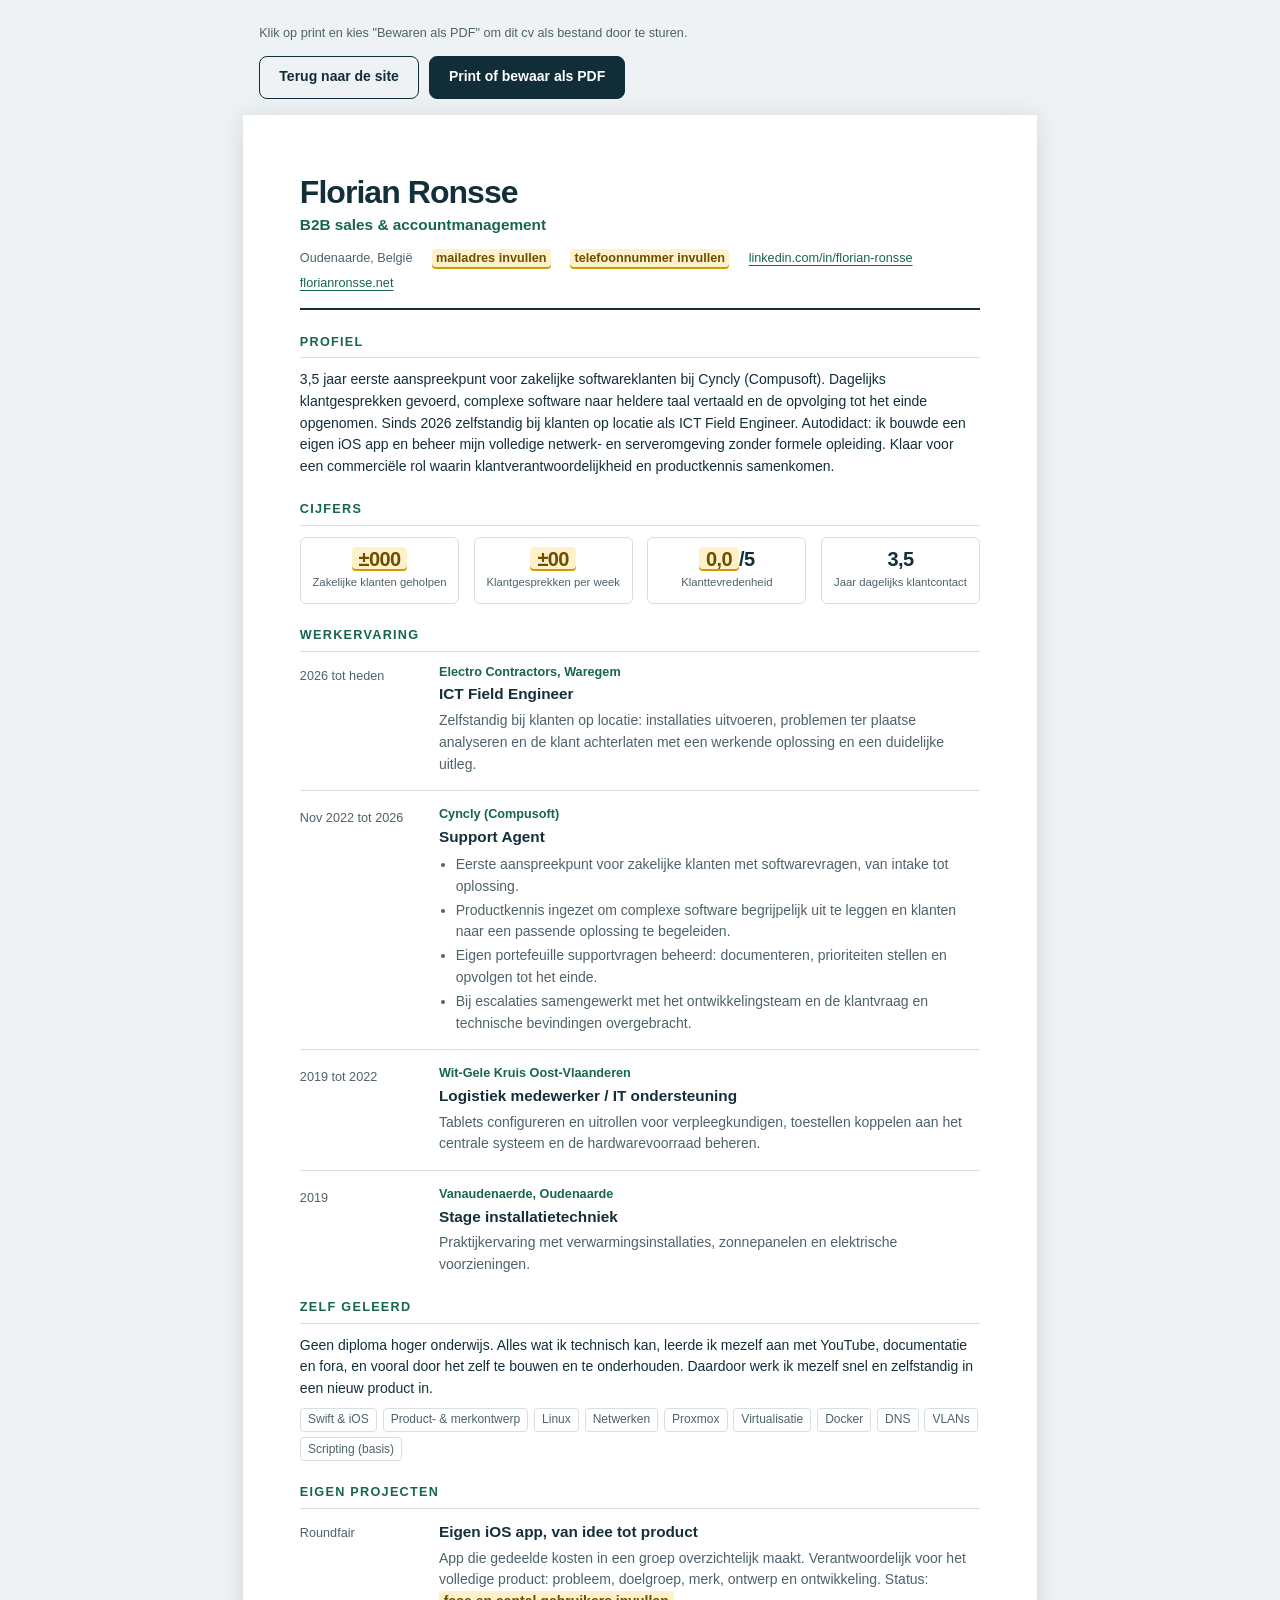
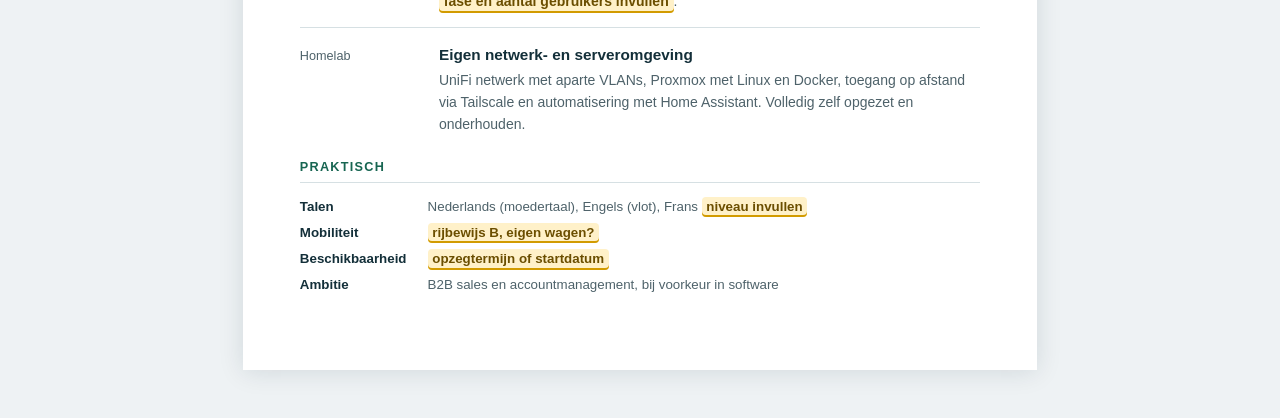
==== cv.html @ 79db5823 "Herpositioneer de site voor commerciële recruiters De site las als die van een junior die wil leren," ====
<!DOCTYPE html>
<html lang="nl">
  <head>
    <meta charset="UTF-8" />
    <meta name="viewport" content="width=device-width, initial-scale=1.0" />
    <title>Cv Florian Ronsse | B2B sales &amp; accountmanagement</title>
    <meta
      name="description"
      content="Curriculum vitae van Florian Ronsse: 3,5 jaar B2B softwaresupport, autodidact, op weg naar B2B sales en accountmanagement."
    />
    <meta name="robots" content="index, follow" />
    <link rel="canonical" href="https://florianronsse.net/cv.html" />
    <link
      rel="icon"
      href="data:image/svg+xml,%3Csvg xmlns='http://www.w3.org/2000/svg' viewBox='0 0 100 100'%3E%3Crect width='100' height='100' rx='20' fill='%23102d38'/%3E%3Ctext x='50' y='68' font-size='52' font-family='Arial' font-weight='bold' fill='%23b6ead5' text-anchor='middle'%3EFR%3C/text%3E%3C/svg%3E"
    />
    <style>
      :root {
        --ink: #132f39;
        --soft: #4e626a;
        --accent: #176551;
        --border: #d6e0e3;
        --dark: #102d38;
      }
      *,
      *::before,
      *::after {
        box-sizing: border-box;
      }
      body {
        margin: 0;
        background: #eef2f4;
        color: var(--ink);
        font-family:
          -apple-system, BlinkMacSystemFont, "Segoe UI", Roboto,
          "Helvetica Neue", Arial, sans-serif;
        font-size: 10.5pt;
        line-height: 1.55;
        -webkit-font-smoothing: antialiased;
      }
      h1,
      h2,
      h3,
      p,
      ul {
        margin: 0;
      }
      a {
        color: var(--accent);
        text-underline-offset: 0.2em;
      }
      .toolbar {
        max-width: 210mm;
        margin: 1.5rem auto 0;
        padding-inline: 1rem;
        display: flex;
        flex-wrap: wrap;
        gap: 0.75rem;
        align-items: center;
        justify-content: space-between;
      }
      .toolbar p {
        color: var(--soft);
        font-size: 9.5pt;
        max-width: 30rem;
      }
      .toolbar button,
      .toolbar a {
        font: inherit;
        font-weight: 600;
        padding: 0.6rem 1.2rem;
        border-radius: 8px;
        border: 1px solid var(--dark);
        background: var(--dark);
        color: white;
        cursor: pointer;
        text-decoration: none;
        white-space: nowrap;
      }
      .toolbar a {
        background: transparent;
        color: var(--dark);
      }
      .sheet {
        max-width: 210mm;
        margin: 1rem auto 3rem;
        padding: 16mm 15mm;
        background: white;
        box-shadow: 0 2px 24px rgba(16, 45, 56, 0.12);
      }
      header.cv-head {
        border-bottom: 2px solid var(--dark);
        padding-bottom: 0.9rem;
      }
      .cv-head h1 {
        font-size: 24pt;
        letter-spacing: -0.03em;
        line-height: 1.1;
      }
      .cv-role {
        color: var(--accent);
        font-weight: 600;
        font-size: 11.5pt;
        margin-top: 0.2rem;
      }
      .cv-contact {
        margin-top: 0.75rem;
        display: flex;
        flex-wrap: wrap;
        gap: 0.35rem 1.2rem;
        font-size: 9.5pt;
        color: var(--soft);
      }
      section {
        margin-top: 1.4rem;
        break-inside: avoid;
      }
      section > h2 {
        font-size: 9.5pt;
        text-transform: uppercase;
        letter-spacing: 0.1em;
        color: var(--accent);
        border-bottom: 1px solid var(--border);
        padding-bottom: 0.3rem;
        margin-bottom: 0.7rem;
      }
      .figures {
        display: grid;
        grid-template-columns: repeat(4, 1fr);
        gap: 0.9rem;
        text-align: center;
      }
      .figures div {
        border: 1px solid var(--border);
        border-radius: 6px;
        padding: 0.6rem 0.4rem;
      }
      .figures strong {
        display: block;
        font-size: 15pt;
        letter-spacing: -0.03em;
        line-height: 1.2;
      }
      .figures > div > span {
        font-size: 8.5pt;
        color: var(--soft);
      }
      .entry {
        display: grid;
        grid-template-columns: 33mm 1fr;
        gap: 0.9rem;
        break-inside: avoid;
      }
      .entry + .entry {
        margin-top: 0.9rem;
        padding-top: 0.9rem;
        border-top: 1px solid var(--border);
      }
      .entry-period {
        color: var(--soft);
        font-size: 9.5pt;
      }
      .entry h3 {
        font-size: 11.5pt;
      }
      .entry-company {
        color: var(--accent);
        font-weight: 600;
        font-size: 9.5pt;
      }
      .entry p:not(.entry-company) {
        color: var(--soft);
        margin-top: 0.25rem;
      }
      .entry ul {
        margin-top: 0.35rem;
        padding-left: 1.05rem;
        color: var(--soft);
      }
      .entry li + li {
        margin-top: 0.15rem;
      }
      .two-col {
        display: grid;
        grid-template-columns: 1fr 1fr;
        gap: 0.9rem 2rem;
      }
      .facts {
        display: grid;
        grid-template-columns: 30mm 1fr;
        gap: 0.35rem 0.9rem;
        font-size: 10pt;
      }
      .facts dt {
        font-weight: 600;
      }
      .facts dd {
        margin: 0;
        color: var(--soft);
      }
      .tags {
        list-style: none;
        padding: 0;
        display: flex;
        flex-wrap: wrap;
        gap: 0.35rem;
        margin-top: 0.5rem;
      }
      .tags li {
        border: 1px solid var(--border);
        border-radius: 4px;
        padding: 0.1rem 0.45rem;
        font-size: 9pt;
        color: var(--soft);
      }
      .needs-input {
        display: inline-block;
        background: #fff1c9;
        color: #6b4e00;
        box-shadow: inset 0 -2px 0 #d29b00;
        border-radius: 4px;
        padding: 0 0.35em;
        font-weight: 600;
      }
      @page {
        size: A4;
        margin: 14mm;
      }
      @media print {
        body {
          background: white;
        }
        .toolbar {
          display: none;
        }
        .sheet {
          margin: 0;
          padding: 0;
          max-width: none;
          box-shadow: none;
        }
        a {
          color: var(--ink);
          text-decoration: none;
        }
      }
      @media (max-width: 680px) {
        .sheet {
          padding: 1.5rem 1.25rem;
        }
        .entry,
        .facts {
          grid-template-columns: 1fr;
          gap: 0.35rem;
        }
        .two-col,
        .figures {
          grid-template-columns: 1fr 1fr;
        }
      }
    </style>
  </head>
  <body>
    <div class="toolbar">
      <p>
        Klik op print en kies "Bewaren als PDF" om dit cv als bestand door te
        sturen.
      </p>
      <div style="display: flex; gap: 0.6rem">
        <a href="index.html">Terug naar de site</a>
        <button type="button" id="print">Print of bewaar als PDF</button>
      </div>
    </div>
    <main class="sheet">
      <header class="cv-head">
        <h1>Florian Ronsse</h1>
        <p class="cv-role">B2B sales &amp; accountmanagement</p>
        <div class="cv-contact">
          <span>Oudenaarde, België</span>
          <span><span class="needs-input">mailadres invullen</span></span>
          <span><span class="needs-input">telefoonnummer invullen</span></span>
          <span
            ><a href="https://www.linkedin.com/in/florian-ronsse-1914231bb"
              >linkedin.com/in/florian-ronsse</a
            ></span
          >
          <span><a href="https://florianronsse.net">florianronsse.net</a></span>
        </div>
      </header>

      <section>
        <h2>Profiel</h2>
        <p>
          3,5 jaar eerste aanspreekpunt voor zakelijke softwareklanten bij
          Cyncly (Compusoft). Dagelijks klantgesprekken gevoerd, complexe
          software naar heldere taal vertaald en de opvolging tot het einde
          opgenomen. Sinds 2026 zelfstandig bij klanten op locatie als ICT Field
          Engineer. Autodidact: ik bouwde een eigen iOS app en beheer mijn
          volledige netwerk- en serveromgeving zonder formele opleiding. Klaar
          voor een commerciële rol waarin klantverantwoordelijkheid en
          productkennis samenkomen.
        </p>
      </section>

      <section>
        <h2>Cijfers</h2>
        <div class="figures">
          <div>
            <strong><span class="needs-input">±000</span></strong>
            <span>Zakelijke klanten geholpen</span>
          </div>
          <div>
            <strong><span class="needs-input">±00</span></strong>
            <span>Klantgesprekken per week</span>
          </div>
          <div>
            <strong><span class="needs-input">0,0</span>/5</strong>
            <span>Klanttevredenheid</span>
          </div>
          <div>
            <strong>3,5</strong>
            <span>Jaar dagelijks klantcontact</span>
          </div>
        </div>
      </section>

      <section>
        <h2>Werkervaring</h2>
        <div class="entry">
          <p class="entry-period">2026 tot heden</p>
          <div>
            <p class="entry-company">Electro Contractors, Waregem</p>
            <h3>ICT Field Engineer</h3>
            <p>
              Zelfstandig bij klanten op locatie: installaties uitvoeren,
              problemen ter plaatse analyseren en de klant achterlaten met een
              werkende oplossing en een duidelijke uitleg.
            </p>
          </div>
        </div>
        <div class="entry">
          <p class="entry-period">Nov 2022 tot 2026</p>
          <div>
            <p class="entry-company">Cyncly (Compusoft)</p>
            <h3>Support Agent</h3>
            <ul>
              <li>
                Eerste aanspreekpunt voor zakelijke klanten met softwarevragen,
                van intake tot oplossing.
              </li>
              <li>
                Productkennis ingezet om complexe software begrijpelijk uit te
                leggen en klanten naar een passende oplossing te begeleiden.
              </li>
              <li>
                Eigen portefeuille supportvragen beheerd: documenteren,
                prioriteiten stellen en opvolgen tot het einde.
              </li>
              <li>
                Bij escalaties samengewerkt met het ontwikkelingsteam en de
                klantvraag en technische bevindingen overgebracht.
              </li>
            </ul>
          </div>
        </div>
        <div class="entry">
          <p class="entry-period">2019 tot 2022</p>
          <div>
            <p class="entry-company">Wit-Gele Kruis Oost-Vlaanderen</p>
            <h3>Logistiek medewerker / IT ondersteuning</h3>
            <p>
              Tablets configureren en uitrollen voor verpleegkundigen,
              toestellen koppelen aan het centrale systeem en de
              hardwarevoorraad beheren.
            </p>
          </div>
        </div>
        <div class="entry">
          <p class="entry-period">2019</p>
          <div>
            <p class="entry-company">Vanaudenaerde, Oudenaarde</p>
            <h3>Stage installatietechniek</h3>
            <p>
              Praktijkervaring met verwarmingsinstallaties, zonnepanelen en
              elektrische voorzieningen.
            </p>
          </div>
        </div>
      </section>

      <section>
        <h2>Zelf geleerd</h2>
        <p>
          Geen diploma hoger onderwijs. Alles wat ik technisch kan, leerde ik
          mezelf aan met YouTube, documentatie en fora, en vooral door het zelf
          te bouwen en te onderhouden. Daardoor werk ik mezelf snel en
          zelfstandig in een nieuw product in.
        </p>
        <ul class="tags">
          <li>Swift &amp; iOS</li>
          <li>Product- &amp; merkontwerp</li>
          <li>Linux</li>
          <li>Netwerken</li>
          <li>Proxmox</li>
          <li>Virtualisatie</li>
          <li>Docker</li>
          <li>DNS</li>
          <li>VLANs</li>
          <li>Scripting (basis)</li>
        </ul>
      </section>

      <section>
        <h2>Eigen projecten</h2>
        <div class="entry">
          <p class="entry-period">Roundfair</p>
          <div>
            <h3>Eigen iOS app, van idee tot product</h3>
            <p>
              App die gedeelde kosten in een groep overzichtelijk maakt.
              Verantwoordelijk voor het volledige product: probleem, doelgroep,
              merk, ontwerp en ontwikkeling. Status:
              <span class="needs-input">fase en aantal gebruikers invullen</span>.
            </p>
          </div>
        </div>
        <div class="entry">
          <p class="entry-period">Homelab</p>
          <div>
            <h3>Eigen netwerk- en serveromgeving</h3>
            <p>
              UniFi netwerk met aparte VLANs, Proxmox met Linux en Docker,
              toegang op afstand via Tailscale en automatisering met Home
              Assistant. Volledig zelf opgezet en onderhouden.
            </p>
          </div>
        </div>
      </section>

      <section>
        <h2>Praktisch</h2>
        <dl class="facts">
          <dt>Talen</dt>
          <dd>
            Nederlands (moedertaal), Engels (vlot), Frans
            <span class="needs-input">niveau invullen</span>
          </dd>
          <dt>Mobiliteit</dt>
          <dd><span class="needs-input">rijbewijs B, eigen wagen?</span></dd>
          <dt>Beschikbaarheid</dt>
          <dd><span class="needs-input">opzegtermijn of startdatum</span></dd>
          <dt>Ambitie</dt>
          <dd>B2B sales en accountmanagement, bij voorkeur in software</dd>
        </dl>
      </section>
    </main>
    <script>
      document
        .getElementById("print")
        .addEventListener("click", () => window.print());
    </script>
  </body>
</html>
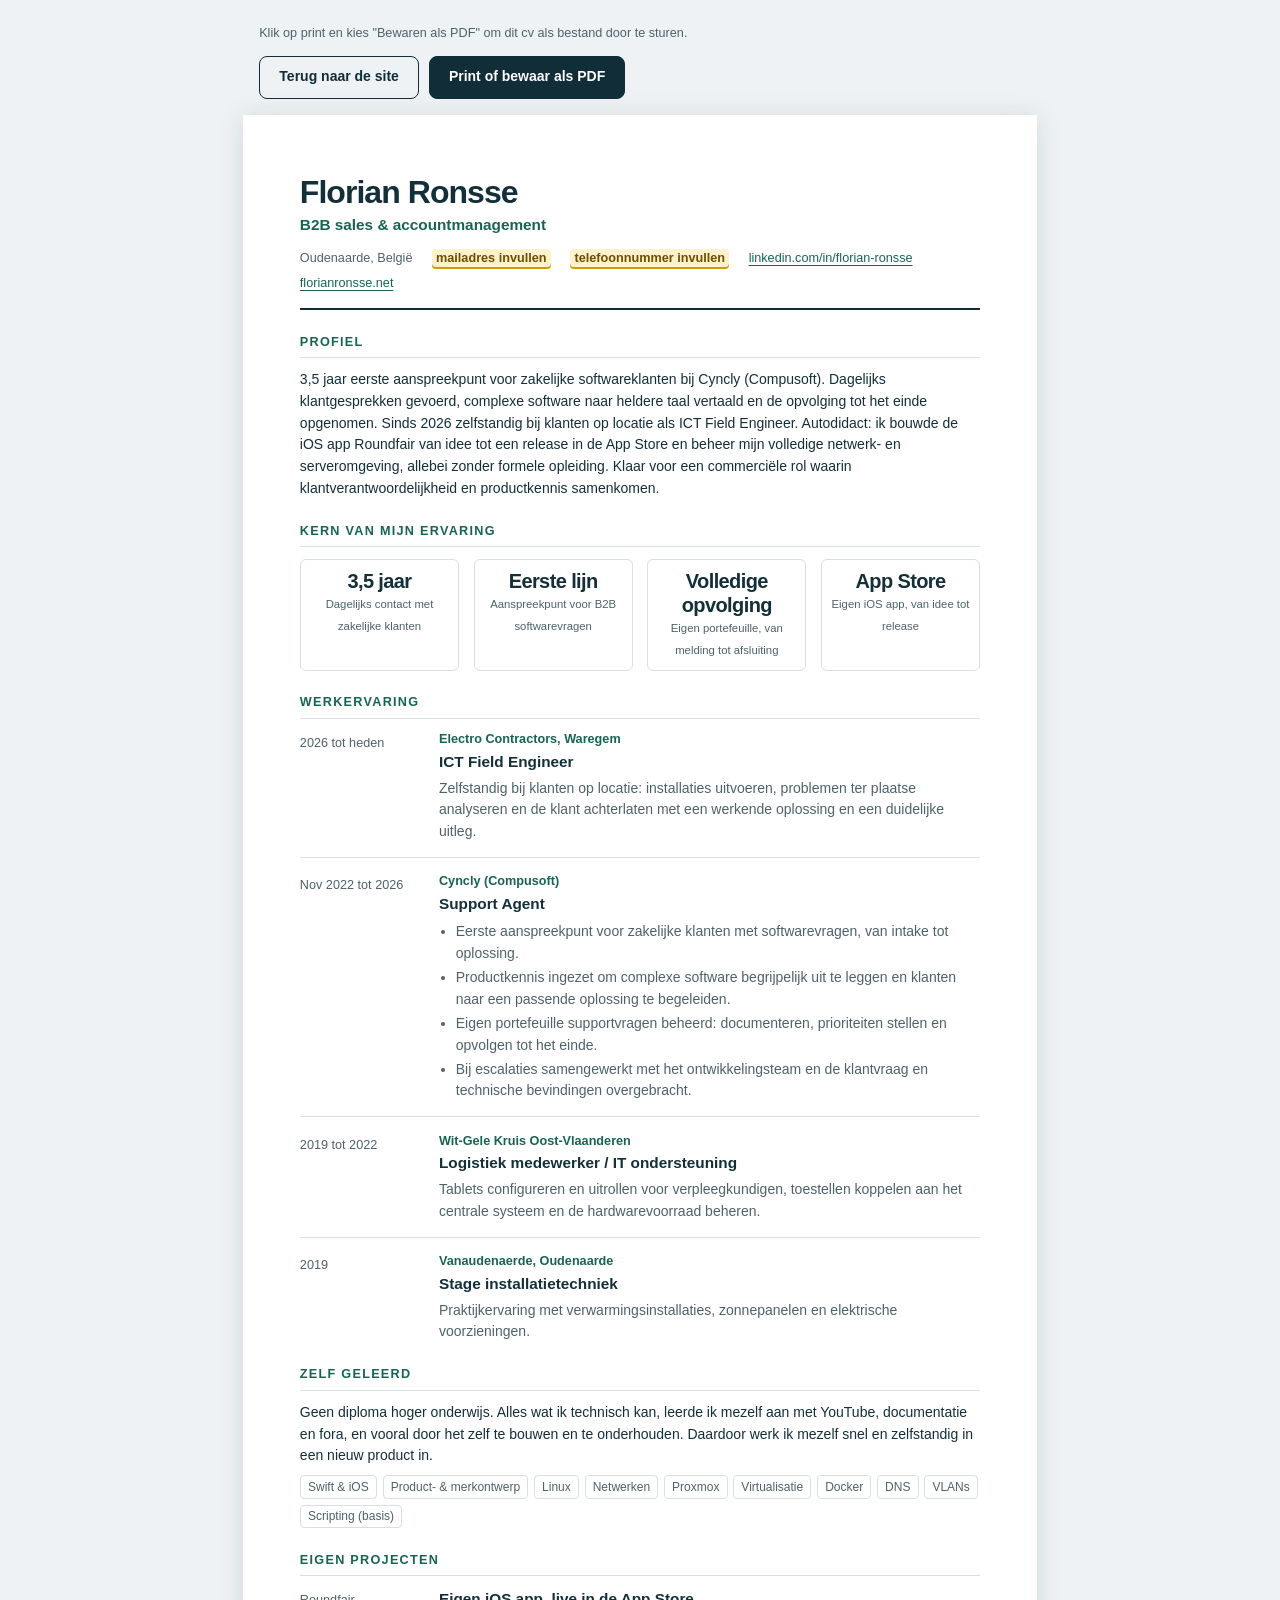
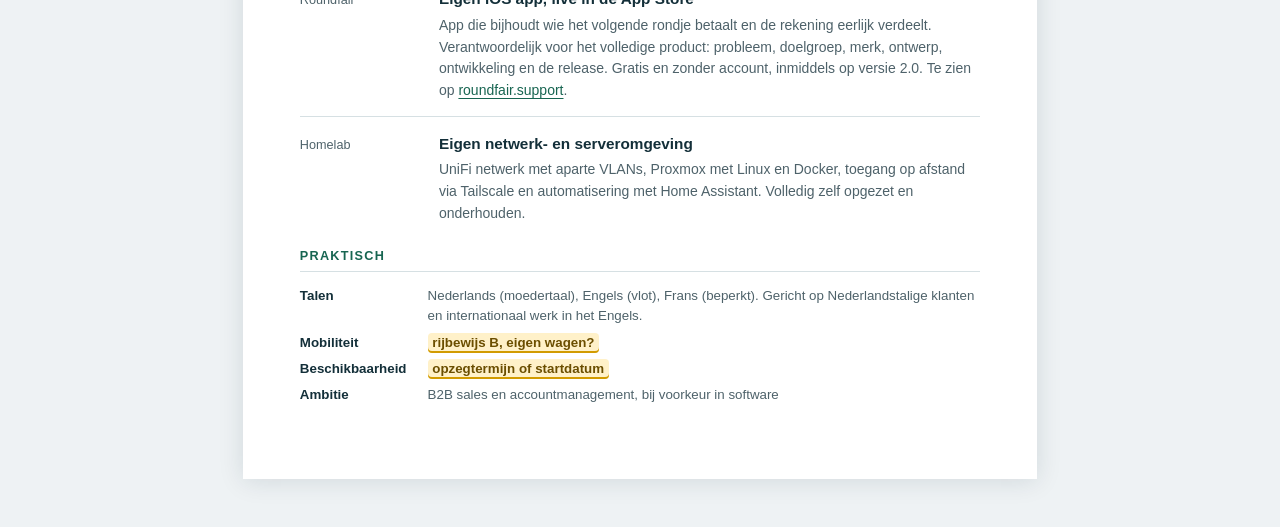
==== commit 15027cb0: "Verwerk Roundfair in de App Store, laat cijfers los en maak Frans eerlijk Drie correcties op basis v" ====
--- a/cv.html
+++ b/cv.html
@@ -295,31 +295,32 @@
           Cyncly (Compusoft). Dagelijks klantgesprekken gevoerd, complexe
           software naar heldere taal vertaald en de opvolging tot het einde
           opgenomen. Sinds 2026 zelfstandig bij klanten op locatie als ICT Field
-          Engineer. Autodidact: ik bouwde een eigen iOS app en beheer mijn
-          volledige netwerk- en serveromgeving zonder formele opleiding. Klaar
-          voor een commerciële rol waarin klantverantwoordelijkheid en
-          productkennis samenkomen.
+          Engineer. Autodidact: ik bouwde de iOS app Roundfair van idee tot een
+          release in de App Store en beheer mijn volledige netwerk- en
+          serveromgeving, allebei zonder formele opleiding. Klaar voor een
+          commerciële rol waarin klantverantwoordelijkheid en productkennis
+          samenkomen.
         </p>
       </section>
 
       <section>
-        <h2>Cijfers</h2>
+        <h2>Kern van mijn ervaring</h2>
         <div class="figures">
           <div>
-            <strong><span class="needs-input">±000</span></strong>
-            <span>Zakelijke klanten geholpen</span>
-          </div>
-          <div>
-            <strong><span class="needs-input">±00</span></strong>
-            <span>Klantgesprekken per week</span>
-          </div>
-          <div>
-            <strong><span class="needs-input">0,0</span>/5</strong>
-            <span>Klanttevredenheid</span>
-          </div>
-          <div>
-            <strong>3,5</strong>
-            <span>Jaar dagelijks klantcontact</span>
+            <strong>3,5 jaar</strong>
+            <span>Dagelijks contact met zakelijke klanten</span>
+          </div>
+          <div>
+            <strong>Eerste lijn</strong>
+            <span>Aanspreekpunt voor B2B softwarevragen</span>
+          </div>
+          <div>
+            <strong>Volledige opvolging</strong>
+            <span>Eigen portefeuille, van melding tot afsluiting</span>
+          </div>
+          <div>
+            <strong>App Store</strong>
+            <span>Eigen iOS app, van idee tot release</span>
           </div>
         </div>
       </section>
@@ -415,12 +416,13 @@
         <div class="entry">
           <p class="entry-period">Roundfair</p>
           <div>
-            <h3>Eigen iOS app, van idee tot product</h3>
+            <h3>Eigen iOS app, live in de App Store</h3>
             <p>
-              App die gedeelde kosten in een groep overzichtelijk maakt.
-              Verantwoordelijk voor het volledige product: probleem, doelgroep,
-              merk, ontwerp en ontwikkeling. Status:
-              <span class="needs-input">fase en aantal gebruikers invullen</span>.
+              App die bijhoudt wie het volgende rondje betaalt en de rekening
+              eerlijk verdeelt. Verantwoordelijk voor het volledige product:
+              probleem, doelgroep, merk, ontwerp, ontwikkeling en de release.
+              Gratis en zonder account, inmiddels op versie 2.0. Te zien op
+              <a href="https://roundfair.support">roundfair.support</a>.
             </p>
           </div>
         </div>
@@ -442,8 +444,8 @@
         <dl class="facts">
           <dt>Talen</dt>
           <dd>
-            Nederlands (moedertaal), Engels (vlot), Frans
-            <span class="needs-input">niveau invullen</span>
+            Nederlands (moedertaal), Engels (vlot), Frans (beperkt). Gericht op
+            Nederlandstalige klanten en internationaal werk in het Engels.
           </dd>
           <dt>Mobiliteit</dt>
           <dd><span class="needs-input">rijbewijs B, eigen wagen?</span></dd>
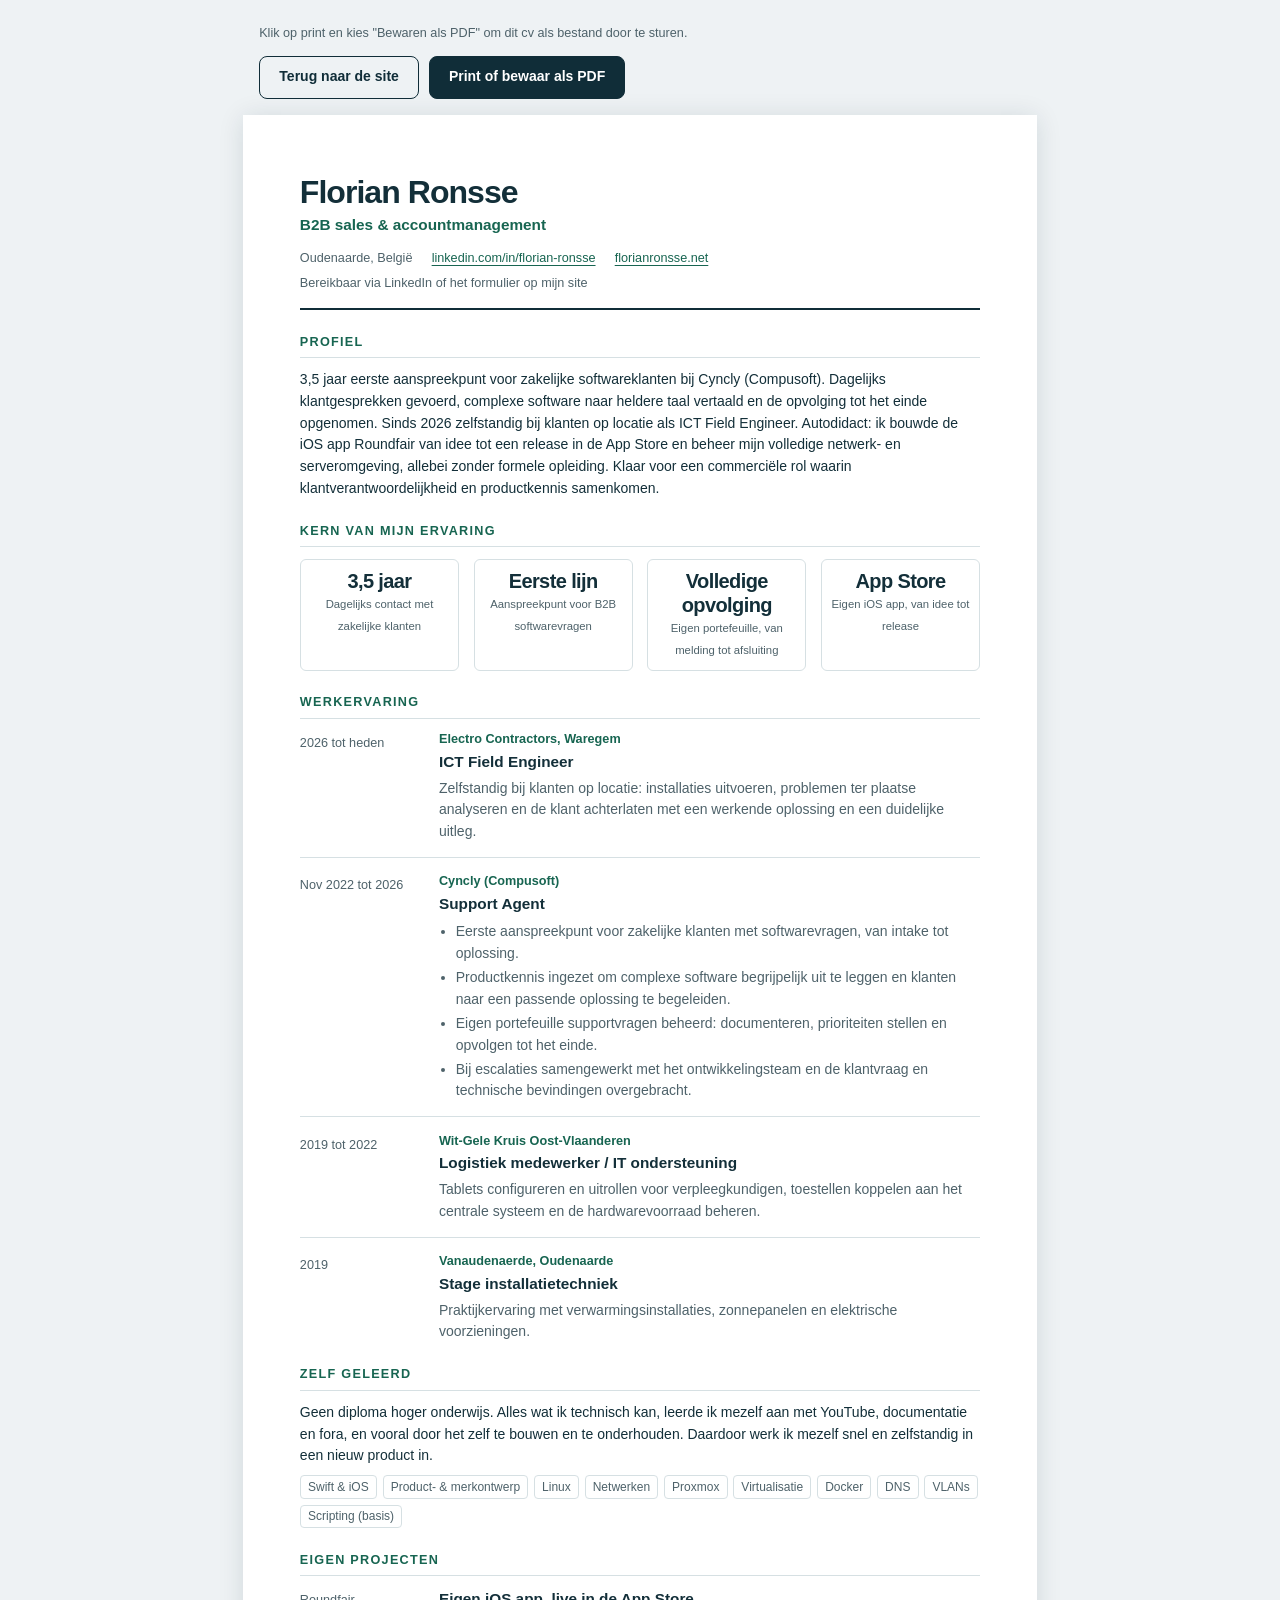
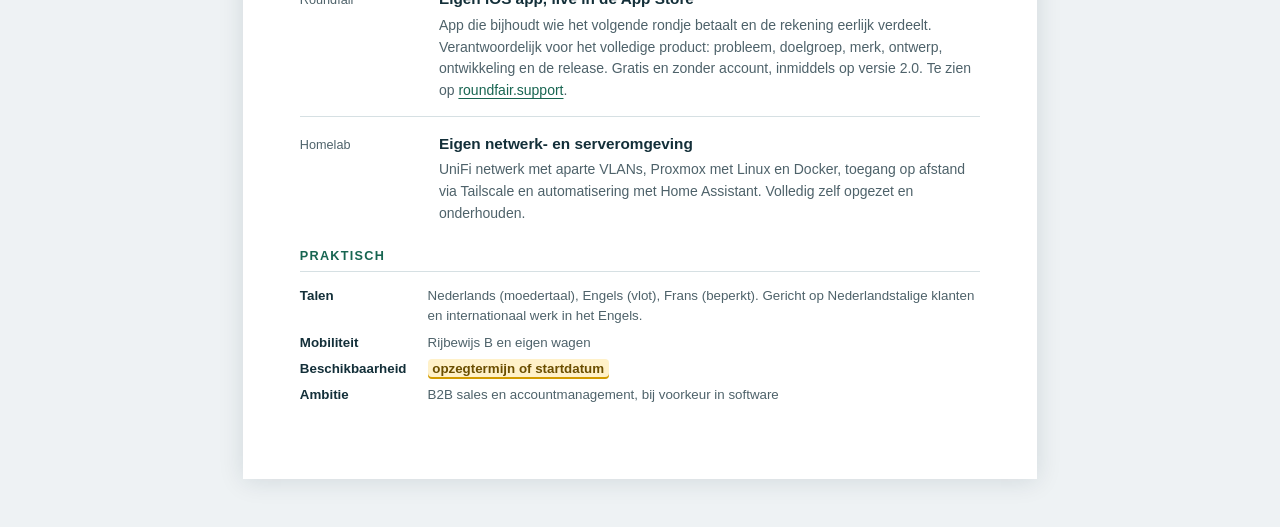
==== commit bf5c4ab2: "Vul mobiliteit in en haal directe contactgegevens weg Rijbewijs B en eigen wagen staan nu bij "Over " ====
--- a/cv.html
+++ b/cv.html
@@ -277,14 +277,13 @@
         <p class="cv-role">B2B sales &amp; accountmanagement</p>
         <div class="cv-contact">
           <span>Oudenaarde, België</span>
-          <span><span class="needs-input">mailadres invullen</span></span>
-          <span><span class="needs-input">telefoonnummer invullen</span></span>
           <span
             ><a href="https://www.linkedin.com/in/florian-ronsse-1914231bb"
               >linkedin.com/in/florian-ronsse</a
             ></span
           >
           <span><a href="https://florianronsse.net">florianronsse.net</a></span>
+          <span>Bereikbaar via LinkedIn of het formulier op mijn site</span>
         </div>
       </header>
 
@@ -448,7 +447,7 @@
             Nederlandstalige klanten en internationaal werk in het Engels.
           </dd>
           <dt>Mobiliteit</dt>
-          <dd><span class="needs-input">rijbewijs B, eigen wagen?</span></dd>
+          <dd>Rijbewijs B en eigen wagen</dd>
           <dt>Beschikbaarheid</dt>
           <dd><span class="needs-input">opzegtermijn of startdatum</span></dd>
           <dt>Ambitie</dt>
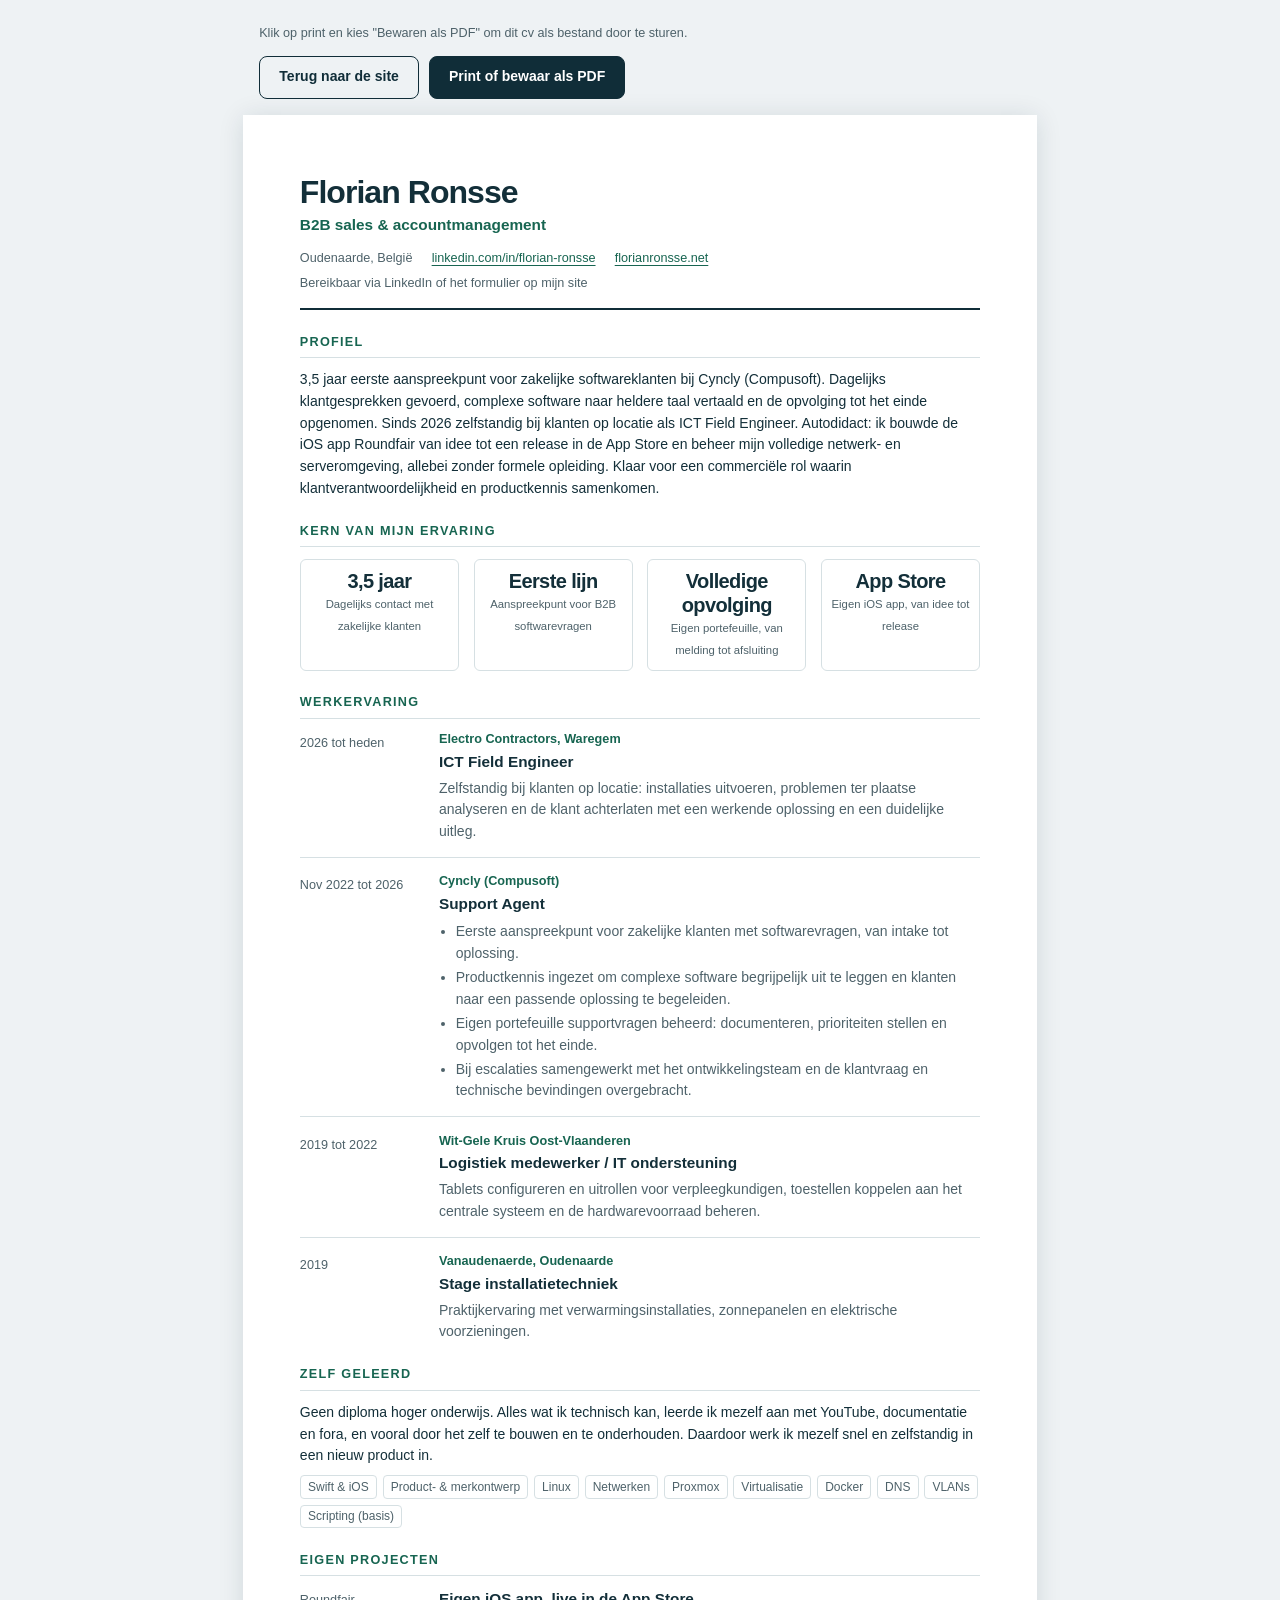
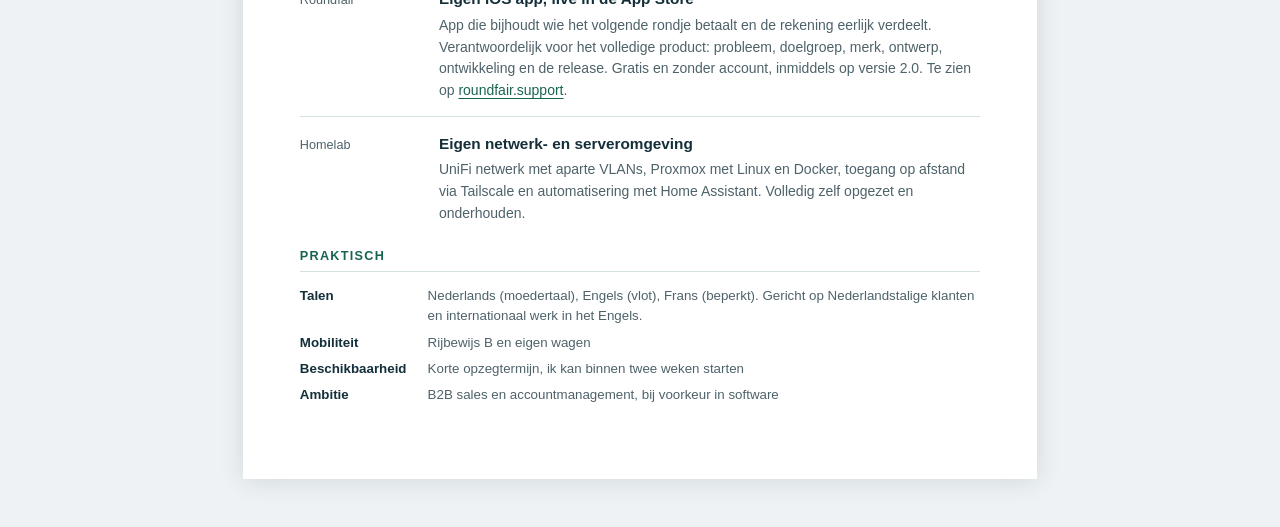
==== commit a5a6adf9: "Zet beschikbaarheid op twee weken in plaats van een placeholder Bij ongeveer drie maanden anciënnite" ====
--- a/cv.html
+++ b/cv.html
@@ -449,7 +449,7 @@
           <dt>Mobiliteit</dt>
           <dd>Rijbewijs B en eigen wagen</dd>
           <dt>Beschikbaarheid</dt>
-          <dd><span class="needs-input">opzegtermijn of startdatum</span></dd>
+          <dd>Korte opzegtermijn, ik kan binnen twee weken starten</dd>
           <dt>Ambitie</dt>
           <dd>B2B sales en accountmanagement, bij voorkeur in software</dd>
         </dl>
